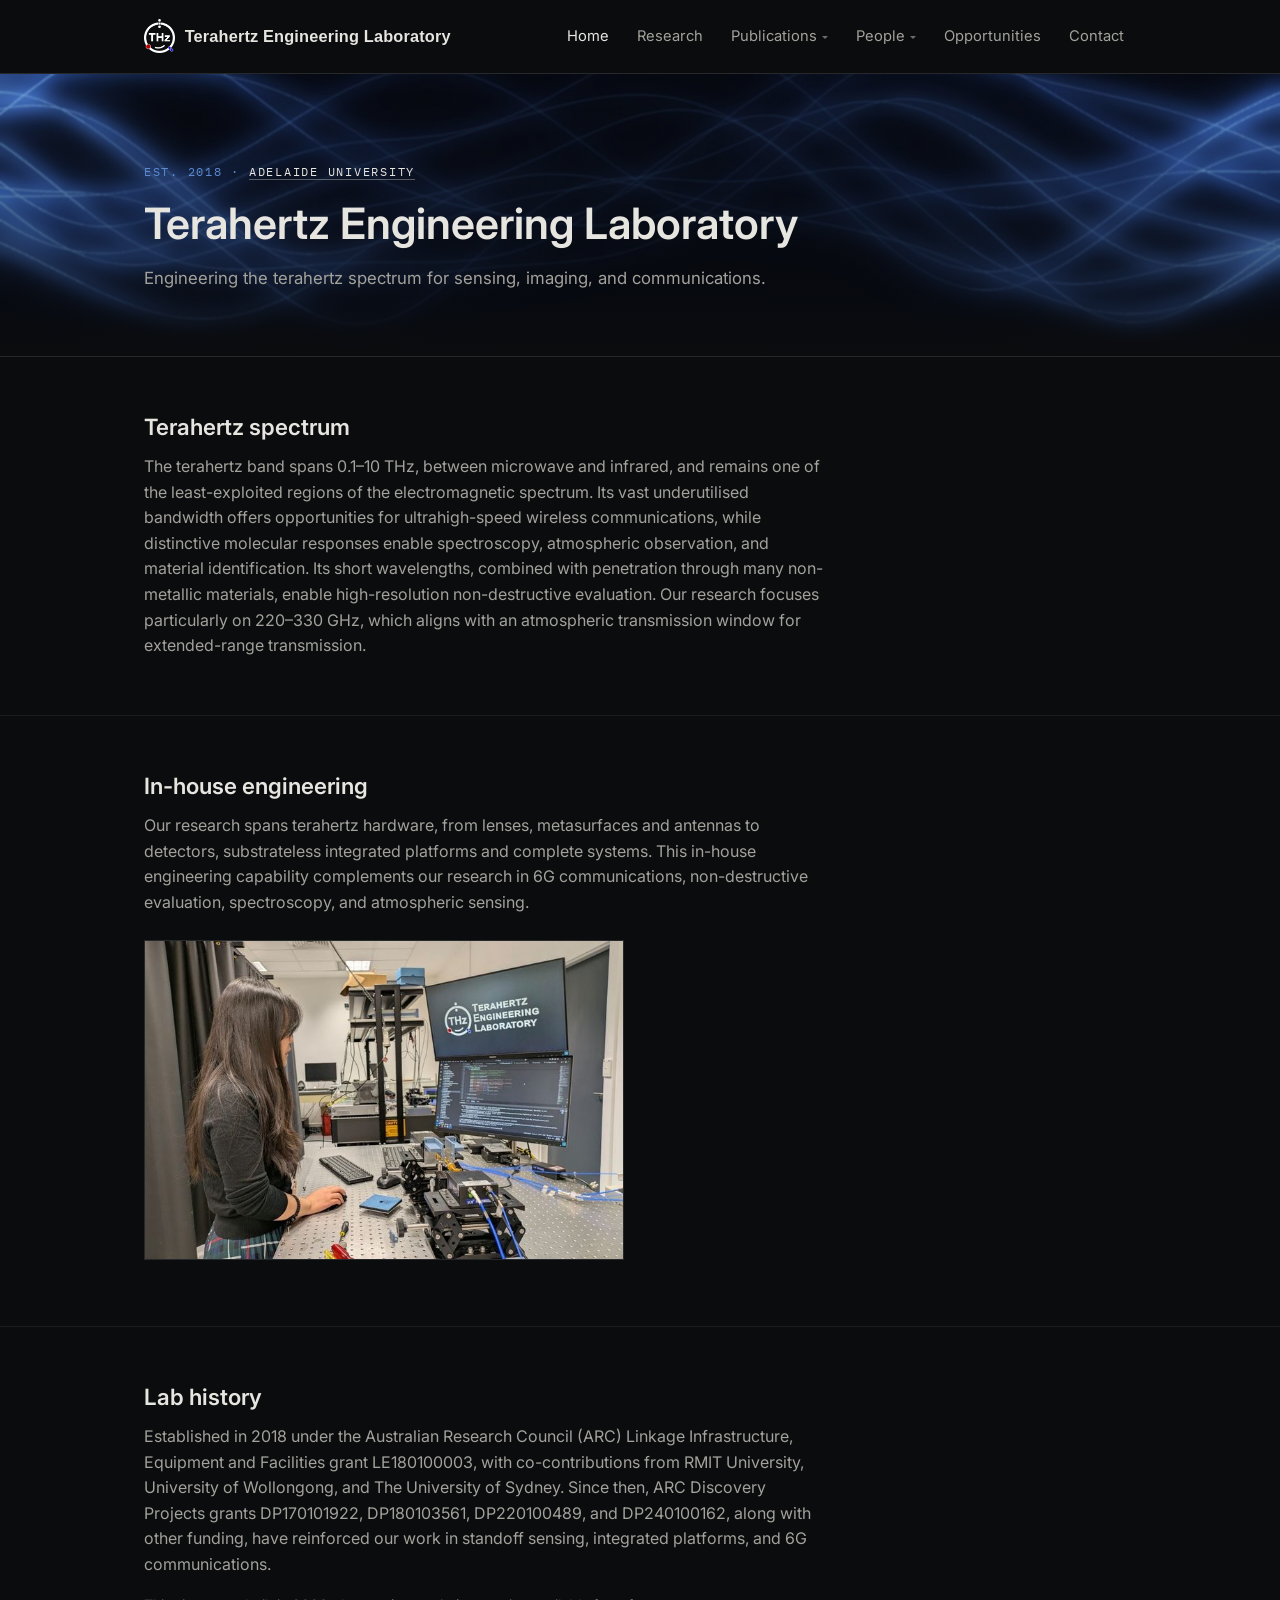
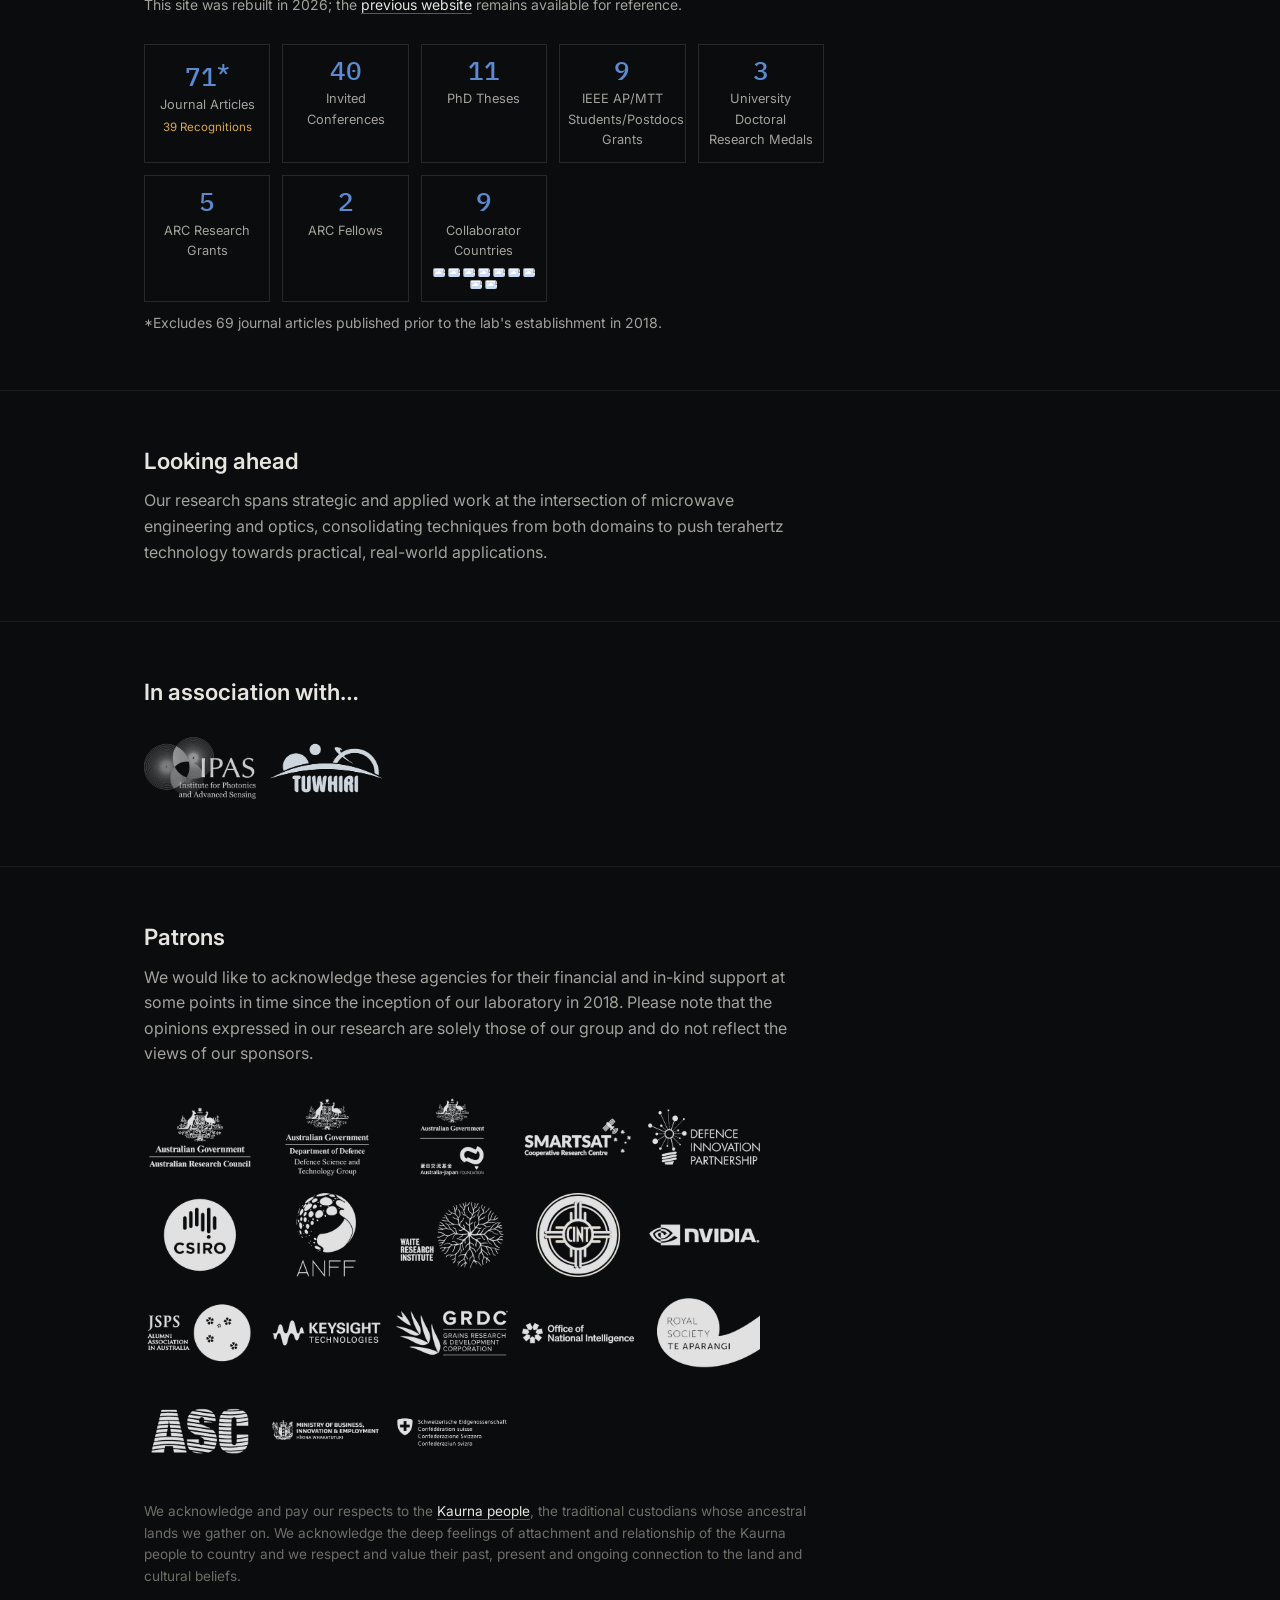
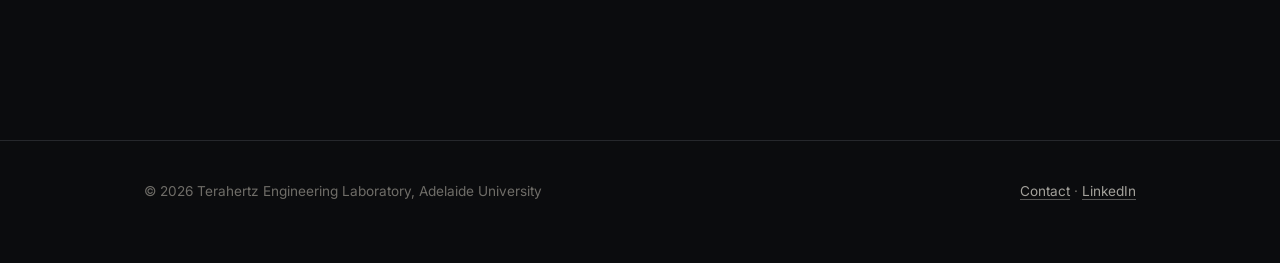
==== index.html @ bb60377e "Add remaining student emails and LinkedIn profiles Emails for Adib Mohammad, Taegyun Noh, Tin Chu Ng" ====
<!DOCTYPE html>
<html lang="en">
<head>
<meta charset="UTF-8">
<meta name="viewport" content="width=device-width, initial-scale=1">
<meta http-equiv="Cache-Control" content="no-cache, no-store, must-revalidate">
<title>Terahertz Engineering Laboratory — Adelaide University, Australia</title>
<meta name="description" content="The Terahertz (THz) Engineering Laboratory is a research group at Adelaide University, Australia, working on antennas, metasurfaces, terahertz sensing, imaging, and 6G communications.">
<link rel="canonical" href="https://thz-el.org/">
<meta property="og:type" content="website">
<meta property="og:site_name" content="Terahertz Engineering Laboratory">
<meta property="og:title" content="Terahertz Engineering Laboratory — Adelaide University, Australia">
<meta property="og:description" content="The Terahertz (THz) Engineering Laboratory is a research group at Adelaide University, Australia, working on antennas, metasurfaces, terahertz sensing, imaging, and 6G communications.">
<meta property="og:url" content="https://thz-el.org/">
<meta property="og:image" content="https://thz-el.org/assets/img/group-photo-1.jpg">
<meta name="twitter:card" content="summary_large_image">
<link rel="icon" href="/assets/img/brand/favicon.png" type="image/png">
<link rel="preconnect" href="https://fonts.googleapis.com">
<link rel="preconnect" href="https://fonts.gstatic.com" crossorigin>
<link href="https://fonts.googleapis.com/css2?family=Inter:wght@400;500;600&family=IBM+Plex+Mono:wght@400;500&display=swap" rel="stylesheet">
<link rel="stylesheet" href="/assets/css/style.css?v=20260923k">
<script type="application/ld+json">
{
  "@context": "https://schema.org",
  "@type": "ResearchOrganization",
  "name": "Terahertz Engineering Laboratory",
  "alternateName": "THz-EL",
  "url": "https://thz-el.org/",
  "logo": "https://thz-el.org/assets/img/brand/mark-white.png",
  "description": "The Terahertz (THz) Engineering Laboratory is a research group at Adelaide University, Australia, working on antennas, metasurfaces, terahertz sensing, imaging, and 6G communications.",
  "knowsAbout": [
    "Terahertz technology",
    "Antennas",
    "Metasurfaces",
    "Terahertz integration",
    "6G wireless communications",
    "Non-destructive evaluation",
    "Terahertz spectroscopy"
  ],
  "address": {
    "@type": "PostalAddress",
    "addressLocality": "Adelaide",
    "addressRegion": "SA",
    "postalCode": "5005",
    "addressCountry": "AU"
  },
  "parentOrganization": {
    "@type": "CollegeOrUniversity",
    "name": "Adelaide University"
  },
  "sameAs": [
    "https://www.linkedin.com/company/thz-el",
    "https://scholar.google.com/citations?user=DPxhjeUAAAAJ&hl=en"
  ]
}
</script>
</head>
<body>

<header class="site-header">
  <div class="site-header-inner">
    <a class="brand plain" href="/index.html">
      <img class="brand-mark" src="/assets/img/brand/mark-white.png" alt="THz">
      <span class="brand-name">Terahertz Engineering Laboratory</span>
    </a>
    <nav class="primary-nav" aria-label="Primary">
      <ul>
        <li><a href="/index.html">Home</a></li>
        <li><a href="/research.html">Research</a></li>
        <li class="has-children">
          <button class="nav-parent" aria-expanded="false">Publications</button>
          <div class="submenu">
            <a href="/publications/journal-articles.html">Journal Articles</a>
            <a href="/publications/conference-presentations.html">Conference Presentations</a>
            <a href="/publications/phd-theses.html">PhD Theses</a>
            <a href="/publications/codes.html">Codes</a>
          </div>
        </li>
        <li class="has-children">
          <button class="nav-parent" aria-expanded="false">People</button>
          <div class="submenu">
            <a href="/people/researchers.html">Researchers</a>
            <a href="/people/alumni.html">Alumni</a>
            <a href="/people/coursework.html">Coursework Students</a>
            <a href="/people/visitors.html">Visitors</a>
          </div>
        </li>
        <li><a href="/opportunities.html">Opportunities</a></li>
        <li><a href="/contact.html">Contact</a></li>
      </ul>
    </nav>
    <button class="nav-toggle" aria-label="Toggle navigation" aria-expanded="false"><span></span></button>
  </div>
</header>

<main>

  <section class="hero">
    <div class="hero-inner">
      <p class="hero-eyebrow">Est. 2018 &middot; <a href="https://adelaide.edu.au/">Adelaide University</a></p>
      <h1>Terahertz Engineering Laboratory</h1>
      <p class="lead">Engineering the terahertz spectrum for sensing, imaging, and communications.</p>
    </div>
  </section>

  <section class="block">
    <div class="wrap-wide">
      <h2>Terahertz spectrum</h2>
      <div class="prose">
        <p>The terahertz band spans 0.1&ndash;10&nbsp;THz, between microwave and infrared, and remains one of the least-exploited regions of the electromagnetic spectrum. Its vast underutilised bandwidth offers opportunities for ultrahigh-speed wireless communications, while distinctive molecular responses enable spectroscopy, atmospheric observation, and material identification. Its short wavelengths, combined with penetration through many non-metallic materials, enable high-resolution non-destructive evaluation. Our research focuses particularly on 220&ndash;330 GHz, which aligns with an atmospheric transmission window for extended-range transmission.</p>
      </div>
    </div>
  </section>

  <section class="block">
    <div class="wrap-wide">
      <h2>In-house engineering</h2>
      <div class="prose">
        <p>Our research spans terahertz hardware, from lenses, metasurfaces and antennas to detectors, substrateless integrated platforms and complete systems. This in-house engineering capability complements our research in 6G communications, non-destructive evaluation, spectroscopy, and atmospheric sensing.</p>
      </div>
      <div class="photo-row">
        <img src="/assets/img/group-photo-1.jpg" alt="A researcher at work in the Terahertz Engineering Laboratory" loading="lazy" style="flex:0 1 480px;">
      </div>
    </div>
  </section>

  <section class="block">
    <div class="wrap-wide">
      <h2>Lab history</h2>
      <div class="prose">
        <p>Established in 2018 under the Australian Research Council (ARC) Linkage Infrastructure, Equipment and Facilities grant LE180100003, with co-contributions from RMIT University, University of Wollongong, and The University of Sydney. Since then, ARC Discovery Projects grants DP170101922, DP180103561, DP220100489, and DP240100162, along with other funding, have reinforced our work in standoff sensing, integrated platforms, and 6G communications.</p>
        <p class="small">This site was rebuilt in 2026; the <a href="https://sites.google.com/view/thzel">previous website</a> remains available for reference.</p>
      </div>
      <!-- STATS:START -->
      <div class="stats-row">
        <a class="stat" href="/publications/journal-articles.html">
          <span class="stat-num">71<sup>*</sup></span>
          <span class="stat-label">Journal Articles</span>
          <span class="stat-sub">39 Recognitions</span>
        </a>
        <a class="stat" href="/publications/conference-presentations.html">
          <span class="stat-num">40</span>
          <span class="stat-label">Invited Conferences</span>
        </a>
        <a class="stat" href="/publications/phd-theses.html">
          <span class="stat-num">11</span>
          <span class="stat-label">PhD Theses</span>
        </a>
        <div class="stat">
          <span class="stat-num">9</span>
          <span class="stat-label">IEEE AP/MTT Students/Postdocs Grants</span>
        </div>
        <a class="stat" href="/people/alumni.html">
          <span class="stat-num">3</span>
          <span class="stat-label">University Doctoral Research Medals</span>
        </a>
        <div class="stat">
          <span class="stat-num">5</span>
          <span class="stat-label">ARC Research Grants</span>
        </div>
        <a class="stat" href="/people/researchers.html">
          <span class="stat-num">2</span>
          <span class="stat-label">ARC Fellows</span>
        </a>
        <a class="stat" href="/publications/journal-articles.html">
          <span class="stat-num">9</span>
          <span class="stat-label">Collaborator Countries</span>
          <span class="stat-flags"><img src="https://flagcdn.com/16x12/jp.png" srcset="https://flagcdn.com/32x24/jp.png 2x" width="12" height="9" alt="Japan" title="Japan" loading="lazy"><img src="https://flagcdn.com/16x12/de.png" srcset="https://flagcdn.com/32x24/de.png 2x" width="12" height="9" alt="Germany" title="Germany" loading="lazy"><img src="https://flagcdn.com/16x12/cn.png" srcset="https://flagcdn.com/32x24/cn.png 2x" width="12" height="9" alt="China" title="China" loading="lazy"><img src="https://flagcdn.com/16x12/es.png" srcset="https://flagcdn.com/32x24/es.png 2x" width="12" height="9" alt="Spain" title="Spain" loading="lazy"><img src="https://flagcdn.com/16x12/us.png" srcset="https://flagcdn.com/32x24/us.png 2x" width="12" height="9" alt="United States" title="United States" loading="lazy"><img src="https://flagcdn.com/16x12/ch.png" srcset="https://flagcdn.com/32x24/ch.png 2x" width="12" height="9" alt="Switzerland" title="Switzerland" loading="lazy"><img src="https://flagcdn.com/16x12/fr.png" srcset="https://flagcdn.com/32x24/fr.png 2x" width="12" height="9" alt="France" title="France" loading="lazy"><img src="https://flagcdn.com/16x12/nl.png" srcset="https://flagcdn.com/32x24/nl.png 2x" width="12" height="9" alt="Netherlands" title="Netherlands" loading="lazy"><img src="https://flagcdn.com/16x12/th.png" srcset="https://flagcdn.com/32x24/th.png 2x" width="12" height="9" alt="Thailand" title="Thailand" loading="lazy"></span>
        </a>
      </div>
      <p class="small" style="margin-top:10px;">*Excludes 69 journal articles published prior to the lab's establishment in 2018.</p>
      <!-- STATS:END -->
    </div>
  </section>

  <section class="block">
    <div class="wrap-wide">
      <h2>Looking ahead</h2>
      <div class="prose">
        <p>Our research spans strategic and applied work at the intersection of microwave engineering and optics, consolidating techniques from both domains to push terahertz technology towards practical, real-world applications.</p>
      </div>
    </div>
  </section>

  <section class="block">
    <div class="wrap-wide">
      <h2>In association with&hellip;</h2>
      <div class="logo-row">
        <a href="https://adelaide.edu.au/research/institute-for-photonics-advanced-sensing-and-quantum-technologies/" title="Institute for Photonics and Advanced Sensing"><img src="/assets/img/logos/ipas.png" alt="Institute for Photonics and Advanced Sensing" loading="lazy"></a>
        <span title="Tuwhiri"><img src="/assets/img/logos/tuwhiri.png" alt="Tuwhiri" loading="lazy"></span>
      </div>
    </div>
  </section>

  <section class="block">
    <div class="wrap-wide">
      <h2>Patrons</h2>
      <p class="prose">We would like to acknowledge these agencies for their financial and in-kind support at some points in time since the inception of our laboratory in 2018. Please note that the opinions expressed in our research are solely those of our group and do not reflect the views of our sponsors.</p>
      <div class="logo-row" style="margin-top:28px;">
        <a href="https://www.arc.gov.au/" title="Australian Research Council"><img src="/assets/img/logos/arc.png" alt="Australian Research Council" loading="lazy"></a>
        <a href="https://www.dst.defence.gov.au/" title="Defence Science and Technology Group"><img src="/assets/img/logos/dst.png" alt="Defence Science and Technology Group" loading="lazy"></a>
        <a href="https://www.dfat.gov.au/australia-japan-foundation" title="Australia-Japan Foundation"><img src="/assets/img/logos/ajf.png" alt="Australia-Japan Foundation" loading="lazy"></a>
        <a href="https://smartsatcrc.com/" title="SmartSat CRC"><img src="/assets/img/logos/smartsat.png" alt="SmartSat CRC" loading="lazy"></a>
        <a href="https://www.defenceinnovationpartnership.com/" title="Defence Innovation Partnership"><img src="/assets/img/logos/dip.png" alt="Defence Innovation Partnership" loading="lazy"></a>
        <a href="https://www.csiro.au/en/" title="CSIRO"><img src="/assets/img/logos/csiro.png" alt="CSIRO" loading="lazy"></a>
        <a href="https://anff.org.au/" title="Australian National Fabrication Facility"><img src="/assets/img/logos/anff.png" alt="Australian National Fabrication Facility" loading="lazy"></a>
        <a href="https://www.adelaide.edu.au/waite-research-institute/" title="Waite Research Institute"><img src="/assets/img/logos/waite.png" alt="Waite Research Institute" loading="lazy"></a>
        <a href="https://cint.lanl.gov/" title="Center for Integrated Nanotechnologies, Los Alamos National Laboratory"><img src="/assets/img/logos/cint.png" alt="Center for Integrated Nanotechnologies, Los Alamos National Laboratory" loading="lazy"></a>
        <a href="https://www.nvidia.com/en-us/industries/higher-education-research/academic-grant-program/" title="NVIDIA Academic GPU Seeding"><img src="/assets/img/logos/nvidia.png" alt="NVIDIA Academic GPU Seeding" loading="lazy"></a>
        <a href="https://www.science.org.au/supporting-science/other-initiatives/japan-society-promotion-science-alumni-association-australia" title="Japan Society for the Promotion of Science Alumni Association Australia"><img src="/assets/img/logos/jspsaaa.png" alt="Japan Society for the Promotion of Science Alumni Association Australia" loading="lazy"></a>
        <a href="http://www.keysight.com/find/education" title="Keysight Technologies"><img src="/assets/img/logos/keysight.png" alt="Keysight Technologies" loading="lazy"></a>
        <a href="https://grdc.com.au/" title="Grains Research and Development Corporation"><img src="/assets/img/logos/grdc.png" alt="Grains Research and Development Corporation" loading="lazy"></a>
        <a href="https://www.oni.gov.au/" title="Office of National Intelligence"><img src="/assets/img/logos/oni.png" alt="Office of National Intelligence" loading="lazy"></a>
        <a href="https://www.royalsociety.org.nz/" title="Royal Society Te Apārangi, New Zealand"><img src="/assets/img/logos/royalsoc-nz.png" alt="Royal Society Te Apārangi, New Zealand" loading="lazy"></a>
        <a href="https://www.asc.com.au/" title="ASC"><img src="/assets/img/logos/asc.png" alt="ASC" loading="lazy"></a>
        <a href="https://www.mbie.govt.nz/science-and-technology/science-and-innovation/funding-information-and-opportunities/investment-funds/endeavour-fund" title="MBIE Endeavour Fund, New Zealand"><img src="/assets/img/logos/mbie.png" alt="MBIE Endeavour Fund, New Zealand" loading="lazy"></a>
        <a href="https://www.global.uzh.ch/en/Leading-House-Asia-Pacific.html" title="Leading House Asia Pacific, University of Zurich"><img src="/assets/img/logos/leadinghouse.png" alt="Leading House Asia Pacific, University of Zurich" loading="lazy"></a>
      </div>
      <p class="acknowledgement" style="margin-top:28px;">We acknowledge and pay our respects to the <a href="https://en.wikipedia.org/wiki/Kaurna">Kaurna people</a>, the traditional custodians whose ancestral lands we gather on. We acknowledge the deep feelings of attachment and relationship of the Kaurna people to country and we respect and value their past, present and ongoing connection to the land and cultural beliefs.</p>
    </div>
  </section>

</main>

<footer class="site-footer">
  <div class="wrap-wide" style="display:block;">
    <div style="display:flex; justify-content:space-between; flex-wrap:wrap; gap:16px;">
      <span>&copy; <span data-copyright-year>2026</span> Terahertz Engineering Laboratory, Adelaide University</span>
      <span><a href="/contact.html">Contact</a> &middot; <a href="https://www.linkedin.com/company/thz-el">LinkedIn</a></span>
    </div>
  </div>
</footer>

<script src="/assets/js/main.js?v=20260923k"></script>
</body>
</html>
---- assets/css/style.css ----
/* ==========================================================================
   Terahertz Engineering Laboratory — design system
   Dark, minimal, academic. No gradients, no shadow-cards, no rounded chrome.
   ========================================================================== */

:root {
  --bg: #0b0c0e;
  --bg-raised: #121316;
  --line: #26282c;
  --line-soft: #1b1c1f;
  --text: #e7e5e0;
  --text-dim: #a3a19b;
  --text-faint: #6f6d68;
  --accent: #5c8ad1;
  --accent-dim: #3a537d;
  --link: #8fb3e6;
  --gold: #d9a94a;
  --serif: "Source Serif 4", Georgia, "Times New Roman", serif;
  --sans: "Inter", -apple-system, BlinkMacSystemFont, "Segoe UI", sans-serif;
  --mono: "IBM Plex Mono", ui-monospace, SFMono-Regular, Menlo, monospace;
  --measure: 780px;
  --measure-wide: 1040px;
}

* { box-sizing: border-box; }
html { color-scheme: dark; }

body {
  margin: 0;
  background: var(--bg);
  color: var(--text);
  font-family: var(--sans);
  font-size: 16px;
  line-height: 1.6;
  -webkit-font-smoothing: antialiased;
  text-rendering: optimizeLegibility;
}

img { max-width: 100%; display: block; }

a {
  color: var(--text);
  text-decoration: none;
  border-bottom: 1px solid rgba(231, 229, 224, 0.35);
}
a:hover { color: var(--link); border-bottom-color: var(--link); }
a.plain { border-bottom: none; }

h1, h2, h3, h4 {
  font-weight: 600;
  line-height: 1.25;
  margin: 0 0 0.5em;
  color: var(--text);
}
h1 { font-family: var(--sans); font-size: 2.1rem; font-weight: 600; }
h2 { font-family: var(--sans); font-size: 1.4rem; font-weight: 600; }
h3 { font-family: var(--sans); font-size: 1.1rem; font-weight: 600; }
h4 { font-family: var(--sans); font-size: 1rem; text-transform: uppercase; letter-spacing: 0.06em; color: var(--text-dim); }

p { margin: 0 0 1em; }
p:last-child { margin-bottom: 0; }

.small { font-size: 0.875rem; color: var(--text-dim); }
.mono { font-family: var(--mono); }

/* ---------- layout ---------- */

.wrap {
  max-width: var(--measure);
  margin: 0 auto;
  padding: 0 24px;
}
.wrap-wide {
  max-width: var(--measure-wide);
  margin: 0 auto;
  padding: 0 24px;
}

main { display: block; padding-bottom: 96px; }

/* ---------- header / nav ---------- */

.site-header {
  border-bottom: 1px solid var(--line);
  background: var(--bg);
  position: sticky;
  top: 0;
  z-index: 20;
}
.site-header-inner {
  max-width: var(--measure-wide);
  margin: 0 auto;
  padding: 18px 24px;
  display: flex;
  align-items: center;
  justify-content: space-between;
  gap: 24px;
}
.brand {
  display: flex;
  align-items: center;
  gap: 10px;
  border-bottom: none;
}
.brand-mark {
  display: block;
  height: 34px;
  width: auto;
  transition: filter 0.2s ease;
}
.brand-name {
  font-family: Arial, Helvetica, sans-serif;
  font-weight: 700;
  font-size: 1.02rem;
  color: var(--text);
  letter-spacing: 0.01em;
  white-space: nowrap;
  transition: color 0.2s ease, text-shadow 0.2s ease;
}
.brand:hover .brand-mark {
  filter: drop-shadow(0 0 6px var(--accent)) drop-shadow(0 0 16px var(--accent)) drop-shadow(0 0 28px var(--accent));
}
.brand:hover .brand-name {
  text-shadow: 0 0 10px var(--accent), 0 0 22px var(--accent), 0 0 36px var(--accent);
}

nav.primary-nav {
  display: flex;
  align-items: center;
  gap: 2px;
}
nav.primary-nav ul {
  list-style: none;
  display: flex;
  margin: 0;
  padding: 0;
  gap: 4px;
}
nav.primary-nav > ul > li { position: relative; }
nav.primary-nav a,
nav.primary-nav button.nav-parent {
  display: block;
  padding: 8px 12px;
  font-size: 0.92rem;
  line-height: 1.4;
  color: var(--text-dim);
  border-bottom: none;
  white-space: nowrap;
  background: none;
  border: none;
  font-family: var(--sans);
  cursor: pointer;
  margin: 0;
  vertical-align: top;
}
nav.primary-nav a:hover,
nav.primary-nav button.nav-parent:hover,
nav.primary-nav a[aria-current="page"] { color: var(--text); }
nav.primary-nav button.nav-parent::after {
  content: "";
  display: inline-block;
  margin-left: 5px;
  border: 3px solid transparent;
  border-top-color: var(--text-faint);
  border-bottom: none;
  transform: translateY(-2px);
}

.submenu {
  display: none;
  position: absolute;
  top: 100%;
  left: 0;
  min-width: 210px;
  background: var(--bg-raised);
  border: 1px solid var(--line);
  padding: 6px;
  margin-top: 4px;
}
li.has-children.open .submenu { display: block; }
.submenu a {
  padding: 7px 10px;
  font-size: 0.88rem;
  color: var(--text-dim);
}
.submenu a:hover { color: var(--text); background: var(--line-soft); }

.nav-toggle {
  display: none;
  background: none;
  border: 1px solid var(--line);
  color: var(--text);
  width: 38px;
  height: 34px;
  padding: 0;
  cursor: pointer;
}
.nav-toggle span,
.nav-toggle span::before,
.nav-toggle span::after {
  content: "";
  display: block;
  width: 16px;
  height: 1px;
  background: var(--text);
  margin: 0 auto;
  position: relative;
}
.nav-toggle span::before { top: -5px; }
.nav-toggle span::after { top: 4px; }

/* ---------- hero ---------- */

.hero {
  padding: 88px 0 64px;
  border-bottom: 1px solid var(--line);
  background-image: linear-gradient(180deg, rgba(8,14,26,0.08) 0%, rgba(8,12,18,0.55) 80%, var(--bg) 100%), url("/assets/img/brand/header-bg.jpg?v=20260921g");
  background-size: cover;
  background-position: center;
}
.hero-inner {
  max-width: var(--measure-wide);
  margin: 0 auto;
  padding: 0 24px;
}
.hero-eyebrow {
  font-family: var(--mono);
  font-size: 0.78rem;
  letter-spacing: 0.14em;
  text-transform: uppercase;
  color: var(--accent);
  margin: 0 0 14px;
}
.hero h1 {
  font-size: clamp(1.7rem, 3.4vw, 2.7rem);
  white-space: nowrap;
  margin-bottom: 0.35em;
}
@media (max-width: 640px) {
  .hero h1 { white-space: normal; }
}
.hero p.lead {
  color: var(--text-dim);
  font-size: 1.05rem;
  max-width: 62ch;
}

.page-hero {
  padding: 56px 0 40px;
  border-bottom: 1px solid var(--line);
  background-image: linear-gradient(180deg, rgba(8,14,26,0.1) 0%, rgba(8,12,18,0.6) 84%, var(--bg) 100%), url("/assets/img/brand/header-bg.jpg?v=20260921g");
  background-size: cover;
  background-position: center;
}
.page-hero .hero-eyebrow { margin-bottom: 10px; }
.page-hero h1 { font-size: clamp(1.7rem, 3vw, 2.3rem); }
.page-hero p.lead { color: var(--text-dim); max-width: 68ch; }

/* ---------- sections ---------- */

section.block {
  padding: 56px 0;
  border-bottom: 1px solid var(--line-soft);
}
section.block:last-of-type { border-bottom: none; }
section.block > .wrap,
section.block > .wrap-wide { }
section.block h2 {
  margin-bottom: 0.6em;
}
section.block .section-num {
  font-family: var(--mono);
  color: var(--text-faint);
  font-size: 0.8rem;
  margin-bottom: 0.4em;
  display: block;
}
.prose { max-width: 68ch; color: var(--text-dim); }
.prose strong, .prose b { color: var(--text); font-weight: 600; }

.stats-row {
  display: grid;
  grid-template-columns: repeat(auto-fit, minmax(120px, 1fr));
  gap: 12px;
  margin-top: 28px;
  max-width: 68ch;
}
.stat { display: block; border: 1px solid var(--line); padding: 12px 8px; text-align: center; transition: border-color 0.15s ease; }
a.stat:hover { border-color: var(--accent); }
a.stat:hover .stat-num { color: var(--link); }
.stat-num {
  display: block;
  font-family: var(--mono);
  font-size: 1.6rem;
  font-weight: 500;
  color: var(--accent);
  line-height: 1.1;
}
.stat-label { display: block; font-size: 0.8rem; color: var(--text-dim); margin-top: 4px; }
.stat-sub { display: block; font-size: 0.72rem; color: var(--gold); margin-top: 3px; }
.stat-flags { display: flex; flex-wrap: wrap; justify-content: center; gap: 3px; margin-top: 6px; }
.stat-flags img { display: block; border-radius: 2px; }

/* ---------- grids / cards (flat, no shadows) ---------- */

.card {
  border: 1px solid var(--line);
  padding: 24px;
}
.card h3 { margin-bottom: 0.4em; }
.card .small { margin-top: 0.6em; }

/* ---------- lists (publications, people) ---------- */

.entry-list { list-style: none; margin: 0; padding: 0; }
.entry {
  padding: 20px 0;
  border-bottom: 1px solid var(--line-soft);
  display: grid;
  grid-template-columns: 88px 1fr;
  gap: 20px;
}
.entry:first-child { padding-top: 0; }
.entry:last-child { border-bottom: none; }
.entry-year {
  font-family: var(--mono);
  color: var(--accent);
  font-size: 0.9rem;
  padding-top: 2px;
}
.entry-title { color: var(--text); margin: 0 0 4px; font-weight: 500; }
.entry-meta { color: var(--text-dim); font-size: 0.92rem; }
.entry-links { margin-top: 6px; display: flex; gap: 14px; font-size: 0.85rem; }
.entry-links a { border-bottom: 1px dotted rgba(143,179,230,0.4); }

.copy-btn {
  display: inline-flex;
  align-items: center;
  justify-content: center;
  color: var(--text-dim);
  background: none;
  border: 1px solid var(--line);
  padding: 5px;
  margin: 2px 0 16px;
  cursor: pointer;
}
.copy-btn:hover { border-color: var(--text-faint); color: var(--text); }
.copy-btn:disabled { color: var(--accent); border-color: var(--accent-dim); cursor: default; }
.copy-btn-sm {
  border: none;
  padding: 2px;
  margin: 0 0 0 2px;
  vertical-align: middle;
  color: var(--text-faint);
}
.copy-btn-sm:hover { border-color: transparent; color: var(--text); }
.bibtex-btn { font-family: var(--mono); font-size: 11px; font-weight: 500; line-height: 1; letter-spacing: 1px; }

.year-heading {
  font-family: var(--mono);
  color: var(--accent);
  font-size: 1.3rem;
  font-weight: 500;
  margin: 72px 0 8px;
  padding-bottom: 10px;
  border-bottom: 2px solid var(--accent-dim);
}
.year-heading:first-child { margin-top: 0; }

/* year-heading sits first inside its own .year-block wrapper (for the year
   filter), so :first-child above always zeroes its margin -- space between
   years comes from the block gap instead */
.year-block + .year-block { margin-top: 72px; }

.pub-list { list-style: none; margin: 0; padding: 0; }
.pub-entry {
  padding: 20px 0;
  border-bottom: 1px solid var(--line-soft);
  display: flex;
  gap: 20px;
  align-items: flex-start;
}
.pub-entry:first-child { padding-top: 0; }
.pub-entry:last-child { border-bottom: none; }
.pub-entry[hidden] { display: none; }
.pub-entry .pub-thumb {
  flex: 0 0 120px;
  width: 120px;
  aspect-ratio: 4 / 3;
  object-fit: cover;
  background: var(--bg-raised);
}
.pub-entry .pub-thumb-empty {
  flex: 0 0 120px;
  width: 120px;
  aspect-ratio: 4 / 3;
  background: var(--bg-raised);
  border: 1px dashed var(--line);
}
.pub-entry .entry-body { flex: 1; min-width: 0; }
.pub-entry .entry-title { color: var(--text); margin: 0; font-weight: 400; font-size: 0.92rem; line-height: 1.55; }
.pub-entry .entry-title a { color: var(--text); border-bottom: 1px solid rgba(143, 179, 230, 0.35); }
.pub-entry .entry-title a:hover { border-bottom-color: var(--link); }
.pub-entry .entry-meta { color: var(--text-dim); font-size: 0.85rem; margin: 6px 0 0; }
.pub-entry .entry-meta a { word-break: break-all; }


/* people */
.people-grid {
  display: grid;
  grid-template-columns: repeat(auto-fill, minmax(220px, 1fr));
  gap: 20px;
  margin-top: 8px;
}
.person {
  background: var(--bg);
  border: 1px solid var(--line);
  padding: 20px;
  display: flex;
  flex-direction: column;
  min-height: 440px;
}
.people-grid-compact .person { min-height: 300px; }
.person-photo {
  width: 100%;
  aspect-ratio: 5 / 6;
  object-fit: cover;
  margin-bottom: 14px;
  filter: grayscale(0.3);
}
.person-name { font-weight: 600; color: var(--text); }
.person-role { font-size: 0.85rem; color: var(--accent); margin: 2px 0 8px; }
.person-meta { font-size: 0.85rem; color: var(--text-dim); margin: 0 0 4px; }
.person-meta:last-of-type { margin-bottom: 8px; }
.person-links { display: flex; gap: 10px; flex-wrap: wrap; margin-top: auto; padding-top: 8px; }
.person-links a {
  display: inline-flex;
  align-items: center;
  justify-content: center;
  color: var(--text-faint);
  border-bottom: none;
}
.person-links a:hover { color: var(--text); }

/* simple data table (codes, theses, etc.) */
table.data {
  width: 100%;
  border-collapse: collapse;
  font-size: 0.92rem;
}
table.data th, table.data td {
  text-align: left;
  padding: 10px 14px 10px 0;
  border-bottom: 1px solid var(--line-soft);
  vertical-align: top;
}
table.data th {
  font-family: var(--mono);
  font-weight: 400;
  text-transform: uppercase;
  letter-spacing: 0.05em;
  font-size: 0.72rem;
  color: var(--text-faint);
}

/* fixed, matching column widths across a stack of same-shape tables (coursework students) */
table.data.cols-4 { table-layout: fixed; }
table.data.cols-4 col.c1 { width: 20%; }
table.data.cols-4 col.c2 { width: 12%; }
table.data.cols-4 col.c3 { width: 20%; }
table.data.cols-4 col.c4 { width: 48%; }

/* logos row */
.photo-row {
  display: flex;
  flex-wrap: wrap;
  gap: 16px;
  margin: 24px 0 10px;
}
.photo-row img {
  flex: 1 1 260px;
  min-width: 0;
  aspect-ratio: 3 / 2;
  object-fit: cover;
  border: 1px solid var(--line);
}

.team-photo-row {
  display: flex;
  flex-wrap: wrap;
  gap: 16px;
  margin-top: 20px;
}
.team-photo-row figure {
  flex: 1 1 260px;
  min-width: 0;
  margin: 0;
}
a.lightbox-link {
  display: block;
  border-bottom: none;
  cursor: zoom-in;
}
.team-photo-row img {
  display: block;
  width: 100%;
  aspect-ratio: 3 / 2;
  object-fit: cover;
  border: 1px solid var(--line);
}
.team-photo-row figcaption {
  font-family: var(--mono);
  font-size: 0.78rem;
  color: var(--text-faint);
  margin-top: 8px;
}

/* ---------- lightbox ---------- */

.lightbox-overlay {
  position: fixed;
  inset: 0;
  background: rgba(5, 6, 8, 0.92);
  display: flex;
  align-items: center;
  justify-content: center;
  padding: 40px;
  z-index: 100;
  cursor: zoom-out;
}
.lightbox-overlay[hidden] { display: none; }
.lightbox-overlay img {
  max-width: 100%;
  max-height: 100%;
  border: 1px solid var(--line);
}
.lightbox-close {
  position: fixed;
  top: 20px;
  right: 24px;
  z-index: 101;
  background: none;
  border: 1px solid var(--line);
  color: var(--text);
  width: 38px;
  height: 38px;
  font-size: 1.2rem;
  line-height: 1;
  cursor: pointer;
}

.logo-row {
  display: flex;
  flex-wrap: wrap;
  align-items: stretch;
  gap: 14px;
  margin-top: 20px;
  max-width: 68ch;
}
.logo-row a, .logo-row span {
  border-bottom: none;
  display: flex;
  align-items: center;
  justify-content: center;
  opacity: 0.88;
  transition: opacity 0.15s ease;
}
.logo-row a:hover, .logo-row span:hover { opacity: 1; }
.logo-row img {
  max-height: 84px;
  max-width: 220px;
  width: auto;
  height: auto;
  transition: filter 0.2s ease;
}
.logo-row a:hover img, .logo-row span:hover img {
  filter: drop-shadow(0 0 6px var(--accent)) drop-shadow(0 0 16px var(--accent));
}

/* tags / pillboxes */
.tag-row { display: flex; flex-wrap: wrap; gap: 8px; margin-top: 14px; }
.tag-row-inline { display: inline-flex; vertical-align: middle; margin: 0 0 0 4px; gap: 6px; }
.tag {
  font-family: var(--mono);
  font-size: 0.68rem;
  font-weight: 500;
  letter-spacing: 0.01em;
  color: var(--text-dim);
  border: 1px solid var(--line);
  padding: 2px 8px;
  border-radius: 999px;
  white-space: nowrap;
  line-height: 1.6;
}
.tag-award {
  font-family: var(--sans);
  font-size: 0.72rem;
  font-weight: 600;
  letter-spacing: 0.01em;
  color: var(--bg);
  background: var(--gold);
  border: 1px solid var(--gold);
  padding: 1px 7px;
  border-radius: 999px;
  white-space: normal;
  line-height: 1.3;
}
.tag-award a { color: inherit; border-bottom: 1px dotted currentColor; }
.tag-note {
  font-family: var(--sans);
  font-size: 0.78rem;
  font-weight: 600;
  letter-spacing: 0.01em;
  color: var(--gold);
  white-space: normal;
  line-height: 1.4;
}
.tag-note a { color: inherit; border-bottom: 1px dotted currentColor; }
.note-sep { color: var(--text-faint); margin: 0 8px; }

.year-filter-label {
  font-family: var(--mono);
  font-size: 0.78rem;
  color: var(--text-faint);
  display: flex;
  align-items: center;
  gap: 8px;
}
.year-filter {
  font-family: var(--sans);
  font-size: 0.88rem;
  color: var(--text);
  background: var(--bg-raised);
  border: 1px solid var(--line);
  padding: 6px 10px;
  cursor: pointer;
}
.year-filter:hover { border-color: var(--text-faint); }

.topic-filter { display: flex; flex-wrap: wrap; gap: 8px; }
.topic-filter-btn {
  font-family: var(--sans);
  font-size: 0.78rem;
  color: var(--text-dim);
  background: none;
  border: 1px solid var(--line);
  padding: 5px 12px;
  border-radius: 999px;
  cursor: pointer;
  line-height: 1.4;
}
.topic-filter-btn:hover { border-color: var(--text-faint); color: var(--text); }
.topic-filter-btn[aria-pressed="true"] {
  color: var(--bg);
  background: var(--accent);
  border-color: var(--accent);
}

/* research / topic cards */
.cluster-group { margin-bottom: 44px; }
.cluster-group:last-child { margin-bottom: 0; }
.cluster-group > h2 { margin-bottom: 20px; }
.card-grid {
  display: grid;
  grid-template-columns: repeat(2, 1fr);
  gap: 24px;
}
.card-grid-compact {
  grid-template-columns: repeat(auto-fill, minmax(260px, 1fr));
}
.card-grid .card {
  background: var(--bg);
  border: 1px solid var(--line);
  padding: 20px;
  display: flex;
  flex-direction: column;
}
.card-grid .card p { font-size: 0.88rem; }
.card p { color: var(--text-dim); font-size: 0.92rem; }
.card img {
  width: 100%;
  height: 160px;
  object-fit: cover;
  margin-bottom: 14px;
}
/* the plain (non-compact) card-grid is only used by wider, 2-column
   layouts (e.g. Codes) -- a fixed 160px height crops far more aggressively
   there than in the narrower auto-fill compact grid, so scale with width */
.card-grid:not(.card-grid-compact) .card img {
  height: auto;
  aspect-ratio: 16 / 9;
}

/* buttons */
.btn {
  display: inline-block;
  padding: 10px 18px;
  border: 1px solid var(--accent-dim);
  color: var(--text);
  font-size: 0.9rem;
  border-bottom-width: 1px;
}
.btn:hover { border-color: var(--accent); color: var(--link); }

/* ---------- footer ---------- */

.site-footer {
  border-top: 1px solid var(--line);
  padding: 40px 0 60px;
  color: var(--text-faint);
  font-size: 0.85rem;
}
.site-footer .wrap-wide {
  display: flex;
  justify-content: space-between;
  flex-wrap: wrap;
  gap: 16px;
}
.site-footer a { color: var(--text-dim); }
.acknowledgement {
  max-width: 42.9rem;
  margin: 0;
  color: var(--text-faint);
  font-size: 0.85rem;
}

/* ---------- responsive ---------- */

@media (max-width: 980px) {
  nav.primary-nav { display: none; }
  .nav-toggle { display: block; }
  .site-header.open nav.primary-nav {
    display: block;
    position: absolute;
    top: 100%;
    left: 0;
    right: 0;
    background: var(--bg);
    border-top: 1px solid var(--line);
    border-bottom: 1px solid var(--line);
  }
  .site-header.open nav.primary-nav ul {
    flex-direction: column;
    gap: 0;
    padding: 8px 24px 16px;
  }
  .site-header.open li.has-children .submenu {
    position: static;
    border: none;
    padding: 0 0 0 12px;
    margin-top: 0;
    background: none;
  }
}
@media (max-width: 860px) {
  .entry { grid-template-columns: 1fr; gap: 4px; }
  .card-grid { grid-template-columns: 1fr; }
  .pub-entry .pub-thumb, .pub-entry .pub-thumb-empty { width: 96px; flex: 0 0 96px; }
}
@media (max-width: 520px) {
  /* .people-grid drops to a single column below this width, which would
     otherwise stretch .person-photo (width: 100%) to the full card width */
  .person-photo { width: 160px; align-self: center; }
}
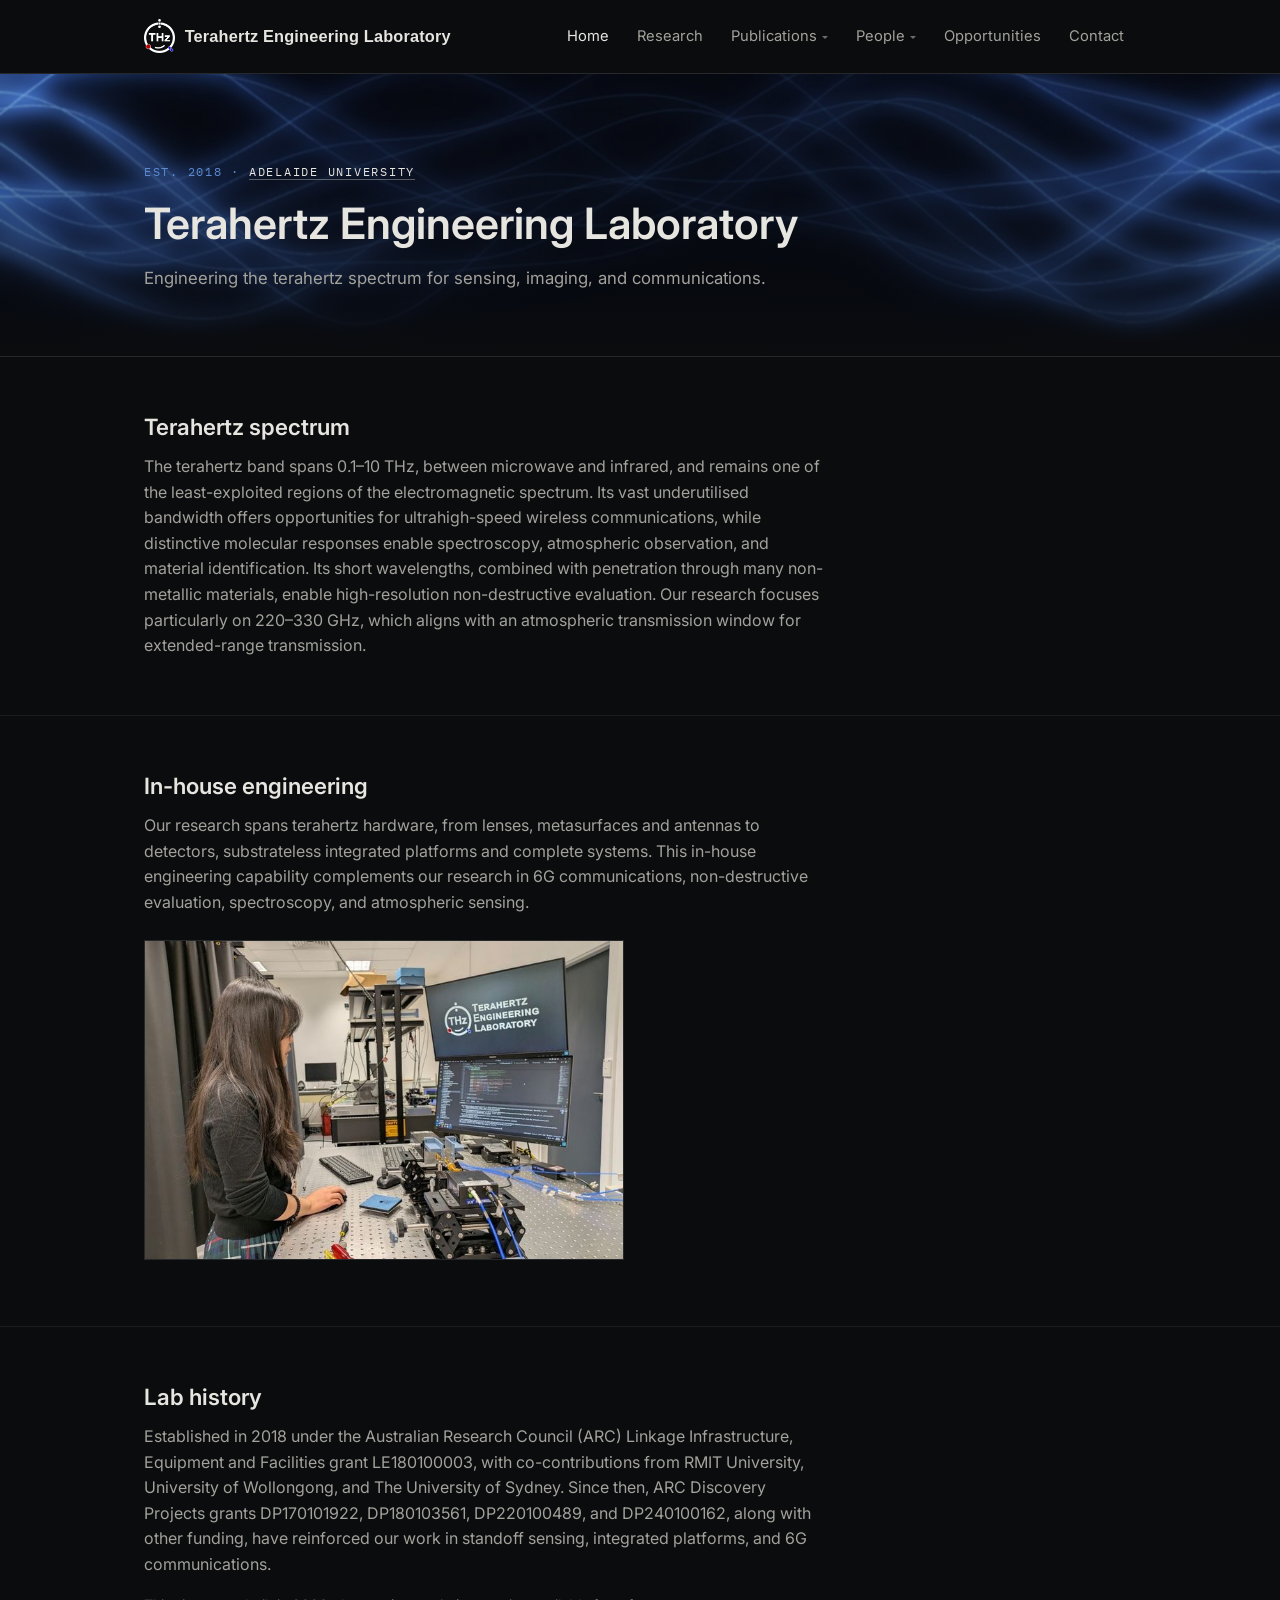
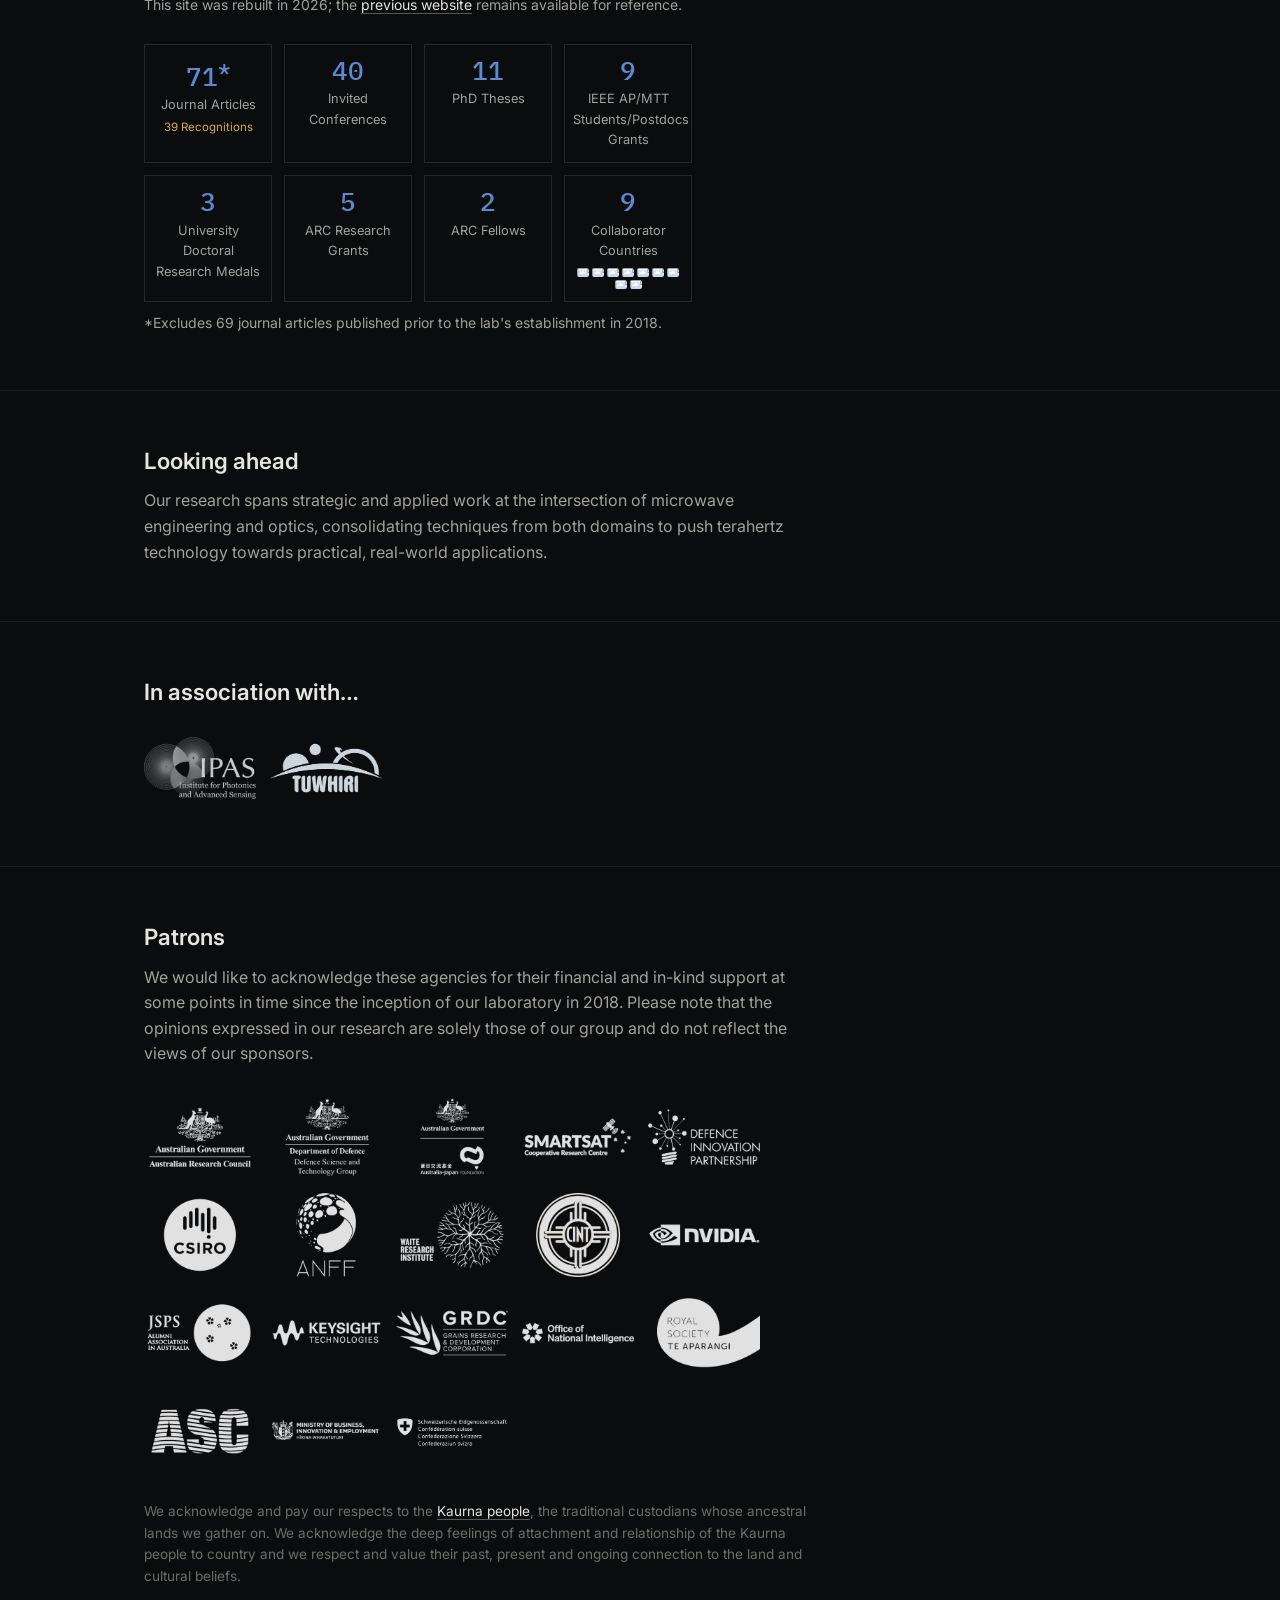
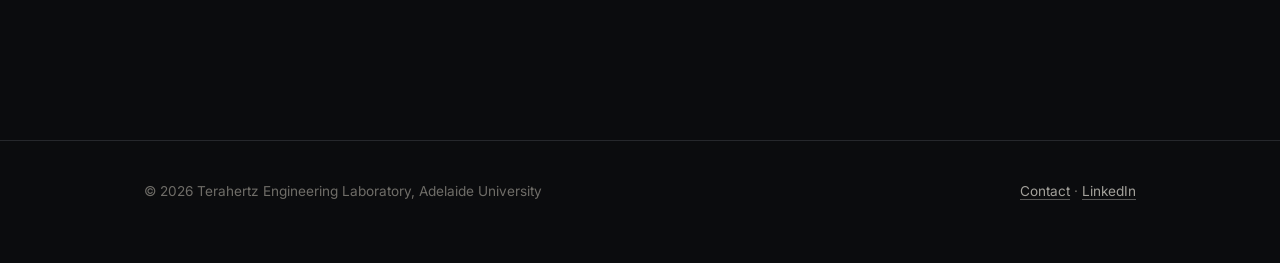
==== commit 6cee8da2: "Add Invited Papers stat chip to journal articles page, fix stat chip widths Repeats the homepage's 7" ====
--- a/index.html
+++ b/index.html
@@ -18,7 +18,7 @@
 <link rel="preconnect" href="https://fonts.googleapis.com">
 <link rel="preconnect" href="https://fonts.gstatic.com" crossorigin>
 <link href="https://fonts.googleapis.com/css2?family=Inter:wght@400;500;600&family=IBM+Plex+Mono:wght@400;500&display=swap" rel="stylesheet">
-<link rel="stylesheet" href="/assets/css/style.css?v=20260923k">
+<link rel="stylesheet" href="/assets/css/style.css?v=20260926d">
 <script type="application/ld+json">
 {
   "@context": "https://schema.org",
@@ -231,6 +231,6 @@
   </div>
 </footer>
 
-<script src="/assets/js/main.js?v=20260923k"></script>
+<script src="/assets/js/main.js?v=20260926d"></script>
 </body>
 </html>
--- a/assets/css/style.css
+++ b/assets/css/style.css
@@ -14,6 +14,7 @@
   --accent: #5c8ad1;
   --accent-dim: #3a537d;
   --link: #8fb3e6;
+  --link-underline: rgba(143, 179, 230, 0.4);
   --gold: #d9a94a;
   --serif: "Source Serif 4", Georgia, "Times New Roman", serif;
   --sans: "Inter", -apple-system, BlinkMacSystemFont, "Segoe UI", sans-serif;
@@ -61,7 +62,6 @@
 p:last-child { margin-bottom: 0; }
 
 .small { font-size: 0.875rem; color: var(--text-dim); }
-.mono { font-family: var(--mono); }
 
 /* ---------- layout ---------- */
 
@@ -280,7 +280,8 @@
 
 .stats-row {
   display: grid;
-  grid-template-columns: repeat(auto-fit, minmax(120px, 1fr));
+  grid-template-columns: repeat(auto-fit, minmax(120px, 128px));
+  justify-content: start;
   gap: 12px;
   margin-top: 28px;
   max-width: 68ch;
@@ -312,26 +313,10 @@
 
 /* ---------- lists (publications, people) ---------- */
 
-.entry-list { list-style: none; margin: 0; padding: 0; }
-.entry {
-  padding: 20px 0;
-  border-bottom: 1px solid var(--line-soft);
-  display: grid;
-  grid-template-columns: 88px 1fr;
-  gap: 20px;
-}
-.entry:first-child { padding-top: 0; }
-.entry:last-child { border-bottom: none; }
-.entry-year {
-  font-family: var(--mono);
-  color: var(--accent);
-  font-size: 0.9rem;
-  padding-top: 2px;
-}
 .entry-title { color: var(--text); margin: 0 0 4px; font-weight: 500; }
 .entry-meta { color: var(--text-dim); font-size: 0.92rem; }
 .entry-links { margin-top: 6px; display: flex; gap: 14px; font-size: 0.85rem; }
-.entry-links a { border-bottom: 1px dotted rgba(143,179,230,0.4); }
+.entry-links a { border-bottom: 1px dotted var(--link-underline); }
 
 .copy-btn {
   display: inline-flex;
@@ -399,7 +384,7 @@
 }
 .pub-entry .entry-body { flex: 1; min-width: 0; }
 .pub-entry .entry-title { color: var(--text); margin: 0; font-weight: 400; font-size: 0.92rem; line-height: 1.55; }
-.pub-entry .entry-title a { color: var(--text); border-bottom: 1px solid rgba(143, 179, 230, 0.35); }
+.pub-entry .entry-title a { color: var(--text); border-bottom: 1px solid var(--link-underline); }
 .pub-entry .entry-title a:hover { border-bottom-color: var(--link); }
 .pub-entry .entry-meta { color: var(--text-dim); font-size: 0.85rem; margin: 6px 0 0; }
 .pub-entry .entry-meta a { word-break: break-all; }
@@ -471,42 +456,17 @@
 table.data.cols-4 col.c4 { width: 48%; }
 
 /* logos row */
-.photo-row {
-  display: flex;
-  flex-wrap: wrap;
-  gap: 16px;
-  margin: 24px 0 10px;
-}
-.photo-row img {
-  flex: 1 1 260px;
-  min-width: 0;
-  aspect-ratio: 3 / 2;
-  object-fit: cover;
-  border: 1px solid var(--line);
-}
-
-.team-photo-row {
-  display: flex;
-  flex-wrap: wrap;
-  gap: 16px;
-  margin-top: 20px;
-}
-.team-photo-row figure {
-  flex: 1 1 260px;
-  min-width: 0;
-  margin: 0;
-}
+.photo-row, .team-photo-row { display: flex; flex-wrap: wrap; gap: 16px; }
+.photo-row { margin: 24px 0 10px; }
+.team-photo-row { margin-top: 20px; }
+.photo-row img, .team-photo-row figure { flex: 1 1 260px; min-width: 0; }
+.team-photo-row figure { margin: 0; }
+.photo-row img, .team-photo-row img { aspect-ratio: 3 / 2; object-fit: cover; border: 1px solid var(--line); }
+.team-photo-row img { width: 100%; }
 a.lightbox-link {
   display: block;
   border-bottom: none;
   cursor: zoom-in;
-}
-.team-photo-row img {
-  display: block;
-  width: 100%;
-  aspect-ratio: 3 / 2;
-  object-fit: cover;
-  border: 1px solid var(--line);
 }
 .team-photo-row figcaption {
   font-family: var(--mono);
@@ -635,8 +595,6 @@
   padding: 6px 10px;
   cursor: pointer;
 }
-.year-filter:hover { border-color: var(--text-faint); }
-
 .topic-filter { display: flex; flex-wrap: wrap; gap: 8px; }
 .topic-filter-btn {
   font-family: var(--sans);
@@ -649,7 +607,8 @@
   cursor: pointer;
   line-height: 1.4;
 }
-.topic-filter-btn:hover { border-color: var(--text-faint); color: var(--text); }
+.year-filter:hover, .topic-filter-btn:hover { border-color: var(--text-faint); }
+.topic-filter-btn:hover { color: var(--text); }
 .topic-filter-btn[aria-pressed="true"] {
   color: var(--bg);
   background: var(--accent);
@@ -753,7 +712,6 @@
   }
 }
 @media (max-width: 860px) {
-  .entry { grid-template-columns: 1fr; gap: 4px; }
   .card-grid { grid-template-columns: 1fr; }
   .pub-entry .pub-thumb, .pub-entry .pub-thumb-empty { width: 96px; flex: 0 0 96px; }
 }
